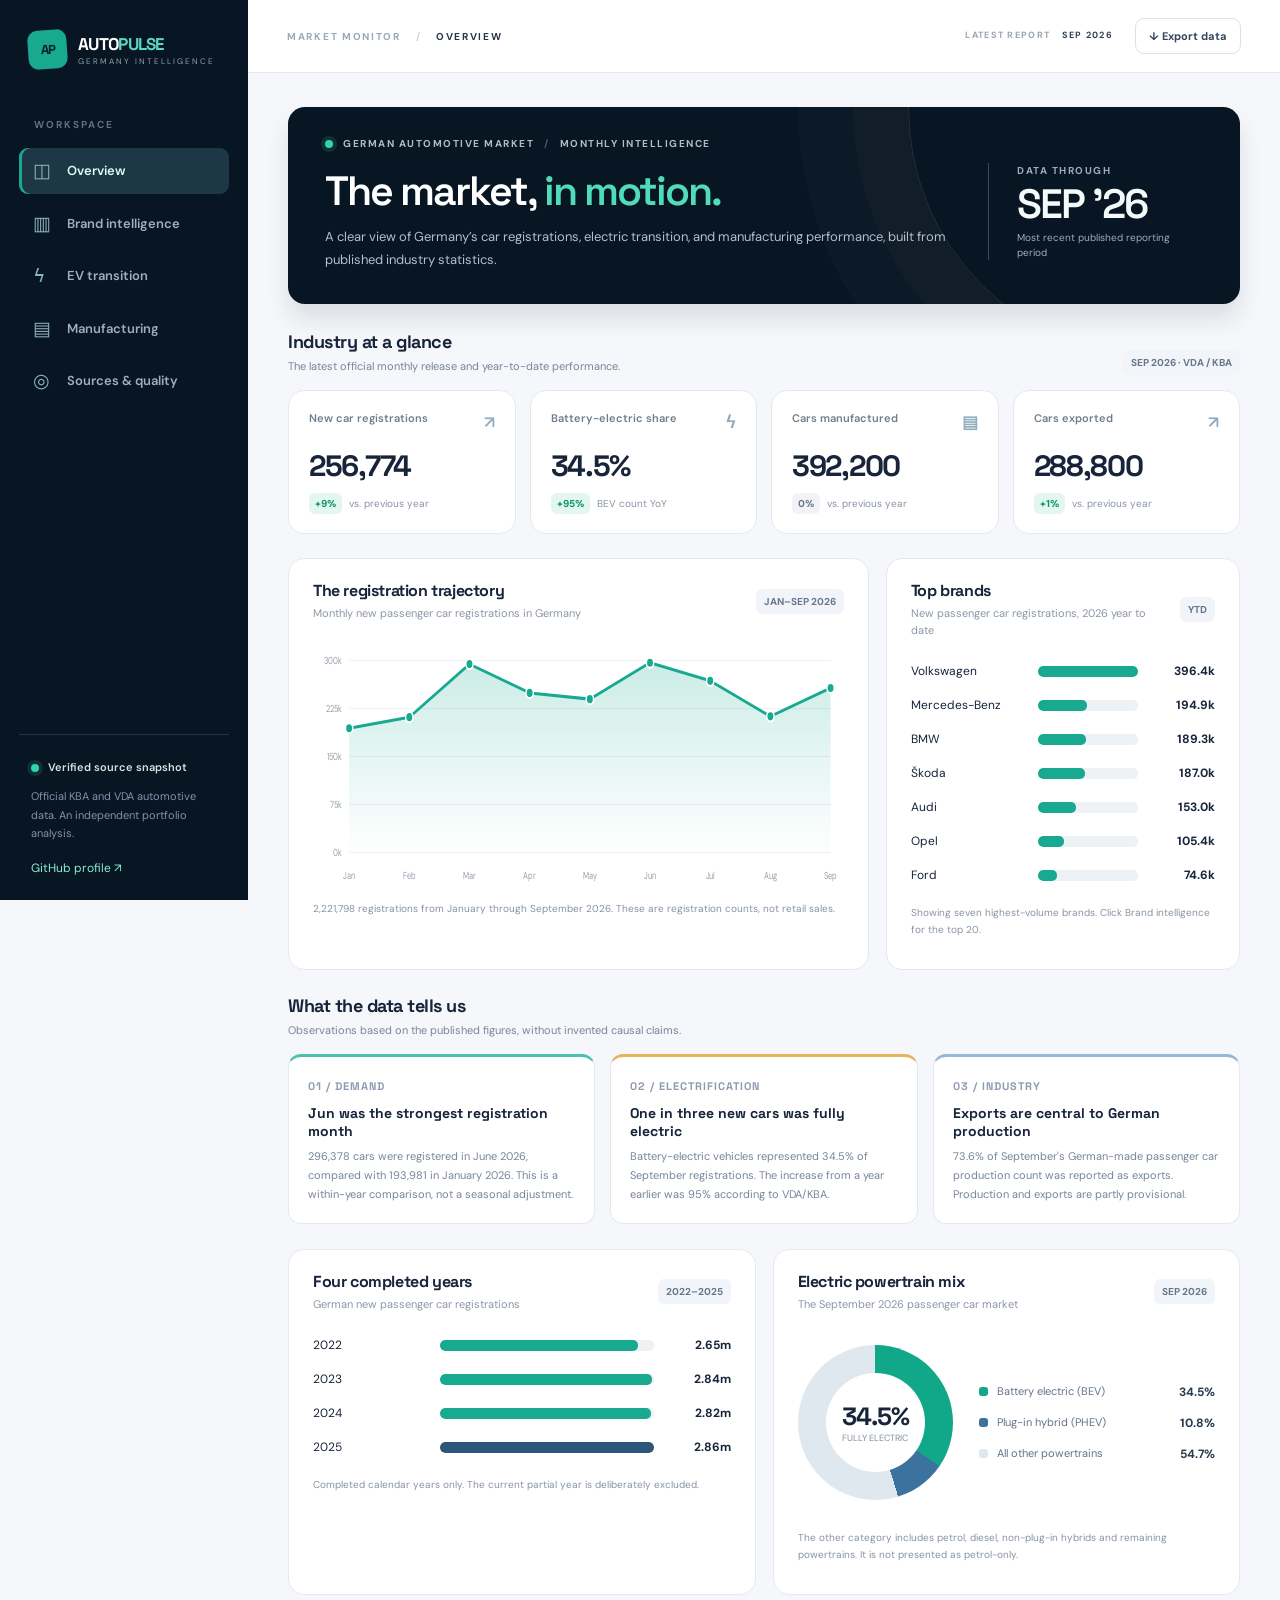
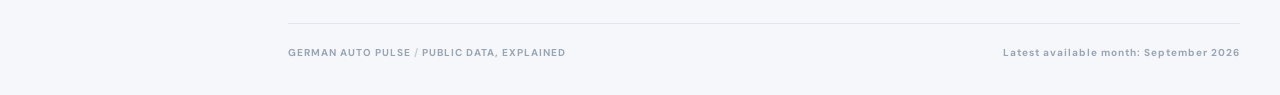
==== german-auto-pulse/web/index.html @ 51e3e0c3 "feat: add German Auto Pulse automotive analytics portfolio" ====
<!doctype html>
<html lang="en">
<head>
  <meta charset="utf-8" />
  <meta name="viewport" content="width=device-width,initial-scale=1" />
  <meta name="theme-color" content="#081523" />
  <meta name="description" content="German Auto Pulse: independent analysis of Germany's vehicle registrations, brands, electric vehicles, manufacturing and exports using KBA and VDA figures." />
  <title>German Auto Pulse | Automotive Industry Intelligence</title>
  <link rel="preconnect" href="https://fonts.googleapis.com" />
  <link rel="preconnect" href="https://fonts.gstatic.com" crossorigin />
  <link href="https://fonts.googleapis.com/css2?family=DM+Sans:wght@400;500;600;700&family=Space+Grotesk:wght@400;500;600;700&display=swap" rel="stylesheet" />
  <link rel="stylesheet" href="./style.css" />
  <script src="./app.js" defer></script>
</head>
<body>
  <div class="app-shell">
    <aside class="sidebar" aria-label="Main navigation">
      <div class="identity"><div class="brand-mark"><span>AP</span></div><div><strong>AUTO<span>PULSE</span></strong><small>GERMANY INTELLIGENCE</small></div></div>
      <div class="sidebar-group-label">WORKSPACE</div>
      <nav id="nav" class="nav">
        <button class="nav-button active" data-view="overview"><span class="nav-ico">◫</span> Overview</button>
        <button class="nav-button" data-view="brands"><span class="nav-ico">▥</span> Brand intelligence</button>
        <button class="nav-button" data-view="electric"><span class="nav-ico">ϟ</span> EV transition</button>
        <button class="nav-button" data-view="production"><span class="nav-ico">▤</span> Manufacturing</button>
        <button class="nav-button" data-view="sources"><span class="nav-ico">◎</span> Sources & quality</button>
      </nav>
      <div class="sidebar-bottom"><div class="data-indicator"><span class="status-pulse"></span> Verified source snapshot</div><p>Official KBA and VDA automotive data. An independent portfolio analysis.</p><a href="https://github.com/hjsarker" target="_blank" rel="noopener">GitHub profile ↗</a></div>
    </aside>
    <main class="main">
      <header class="topbar"><div class="breadcrumb">MARKET MONITOR <span>/</span> <b id="crumb">OVERVIEW</b></div><div class="top-actions"><span class="report-date">LATEST REPORT <b id="report-date">SEP 2026</b></span><button id="download" class="header-button">↓ Export data</button></div></header>
      <div class="content">
        <section class="hero"><div class="eyebrow"><span class="live-dot"></span> GERMAN AUTOMOTIVE MARKET <span class="tiny-separator">/</span> MONTHLY INTELLIGENCE</div><div class="hero-grid"><div><h1 id="page-title">The market, <em>in motion.</em></h1><p id="page-description">A clear view of Germany's car registrations, electric transition, and manufacturing performance, built from published industry statistics.</p></div><div class="hero-date"><span>DATA THROUGH</span><strong id="report-period">SEP '26</strong><small>Most recent published reporting period</small></div></div></section>
        <section id="view-overview" class="view active" aria-label="Overview"></section>
        <section id="view-brands" class="view" aria-label="Brand intelligence"></section>
        <section id="view-electric" class="view" aria-label="EV transition"></section>
        <section id="view-production" class="view" aria-label="Manufacturing"></section>
        <section id="view-sources" class="view" aria-label="Sources and data quality"></section>
        <footer><span>GERMAN AUTO PULSE <span class="sep">/</span> PUBLIC DATA, EXPLAINED</span><span id="footer-update">Reporting period: September 2026</span></footer>
      </div>
    </main>
  </div>
</body>
</html>
---- german-auto-pulse/web/style.css ----
:root{--navy:#081523;--ink:#17243a;--muted:#798399;--line:#e4e9f0;--canvas:#f5f7fa;--teal:#18a991;--mint:#e7faf4;--sky:#386bff;--cream:#f3eee5;--gold:#f3be68;--radius:16px}*{box-sizing:border-box}html{scroll-behavior:smooth}body{margin:0;background:var(--canvas);color:var(--ink);font:14px/1.5 'DM Sans',sans-serif}button,input,select{font:inherit}button{cursor:pointer}a{color:inherit} .app-shell{display:flex;min-height:100vh}.sidebar{width:248px;position:sticky;top:0;height:100vh;display:flex;flex-direction:column;background:var(--navy);color:#b0bbca;padding:30px 19px 22px;flex-shrink:0}.identity{display:flex;gap:11px;align-items:center;color:white;padding:0 9px 48px}.brand-mark{height:39px;width:39px;background:var(--teal);border-radius:10px;display:grid;place-items:center;color:#072329;font:700 13px 'Space Grotesk',sans-serif;letter-spacing:-1px;transform:rotate(-4deg)}.brand-mark span{transform:rotate(4deg)}.identity strong{display:block;font:700 17px 'Space Grotesk',sans-serif;letter-spacing:-.7px}.identity strong span{color:#58d7c4}.identity small{display:block;font-size:8px;letter-spacing:2px;color:#91a1b2}.sidebar-group-label{font-size:10px;font-weight:700;letter-spacing:2px;color:#607186;padding:0 15px 16px}.nav{display:flex;flex-direction:column;gap:7px}.nav-button{border:0;background:transparent;color:#9eafc0;text-align:left;border-radius:9px;padding:13px 14px;display:flex;gap:14px;align-items:center;font-weight:600;font-size:13px}.nav-button:hover{background:#14273b;color:#fff}.nav-button.active{background:#1d3746;color:#dffcf5;box-shadow:inset 3px 0 var(--teal)}.nav-ico{font-size:19px;font-weight:400;color:#8ab4b9;width:20px;line-height:1}.sidebar-bottom{margin-top:auto;border-top:1px solid #233449;padding:24px 12px 0}.sidebar-bottom p{font-size:11px;line-height:1.7;color:#8194aa}.sidebar-bottom a{display:inline-block;color:#89edd9;text-decoration:none;font-size:12px;margin-top:5px}.data-indicator{font-size:11px;color:#d2e6e3;display:flex;align-items:center;gap:9px;font-weight:600}.status-pulse,.live-dot{width:8px;height:8px;display:inline-block;border-radius:50%;background:#32d6ac;box-shadow:0 0 0 4px #32d6ac24}.main{min-width:0;flex:1}.topbar{height:73px;background:#fff;border-bottom:1px solid var(--line);display:flex;align-items:center;justify-content:space-between;padding:0 39px;gap:20px}.breadcrumb{font-size:10px;font-weight:700;letter-spacing:1.7px;color:#9ca7b8}.breadcrumb b{color:#28354b}.breadcrumb span{padding:0 11px;color:#ccd1da}.top-actions{display:flex;align-items:center;gap:22px}.report-date{font-size:9px;letter-spacing:1.3px;color:#99a4b3;font-weight:700}.report-date b{margin-left:8px;color:#2f3e54}.header-button,.button{border:1px solid #dae3ec;border-radius:9px;background:#fff;padding:9px 13px;font-weight:700;font-size:11px;color:#34465d}.header-button:hover,.button:hover{border-color:#8bbdae;background:#f0faf6}.content{max-width:1370px;margin:auto;padding:34px 40px 0}.hero{background:var(--navy);border-radius:17px;padding:29px 37px 33px;color:white;position:relative;overflow:hidden;margin-bottom:26px;box-shadow:0 15px 24px #0b20301c}.hero:after{content:'';position:absolute;width:500px;height:500px;border:1px solid #ffffff1c;border-radius:50%;right:-170px;top:-250px;box-shadow:0 0 0 55px #ffffff05,0 0 0 110px #ffffff04}.eyebrow{font-size:10px;letter-spacing:1.5px;color:#a9c1c6;font-weight:700;display:flex;align-items:center;gap:10px}.tiny-separator{opacity:.4}.hero-grid{display:flex;justify-content:space-between;gap:35px;align-items:center;position:relative;z-index:1}.hero h1{font:600 clamp(28px,3.2vw,48px)/1.17 'Space Grotesk',sans-serif;letter-spacing:-2px;margin:17px 0 10px}.hero h1 em{font-style:normal;color:#51dbbd}.hero p{max-width:630px;line-height:1.75;font-size:13px;color:#b1bfce;margin:0}.hero-date{display:flex;flex-direction:column;border-left:1px solid #3b4a59;padding-left:28px;min-width:190px}.hero-date span{font-size:10px;color:#98afc1;letter-spacing:1.5px;font-weight:700}.hero-date strong{font:600 41px 'Space Grotesk',sans-serif;letter-spacing:-2px;color:#f3faf9}.hero-date small{font-size:10px;color:#9cb0ba}.view{display:none}.view.active{display:block}.section-header{display:flex;justify-content:space-between;align-items:end;gap:12px;margin:0 0 15px}.section-title{font:700 18px 'Space Grotesk',sans-serif;letter-spacing:-.5px;margin:0}.section-subtitle{font-size:11px;color:var(--muted);margin:5px 0 0}.section-label{font-size:10px;text-transform:uppercase;letter-spacing:1.5px;font-weight:700;color:#8f99aa}.kpi-grid{display:grid;grid-template-columns:repeat(4,minmax(0,1fr));gap:14px;margin:0 0 24px}.kpi{background:#fff;border:1px solid var(--line);border-radius:var(--radius);padding:19px 20px;min-width:0;transition:transform .15s}.kpi:hover{transform:translateY(-2px)}.kpi .label{display:flex;justify-content:space-between;gap:10px;color:#6f7d8f;font-size:11px;font-weight:600}.kpi .symbol{font-size:17px;color:#91adbf}.kpi .value{margin:12px 0 8px;font:700 clamp(20px,2.3vw,30px) 'Space Grotesk',sans-serif;letter-spacing:-1.3px;white-space:nowrap}.kpi .foot{display:flex;align-items:center;gap:7px;font-size:10px;color:#8894a3}.kpi .delta{background:#e3f7ee;color:#0a9268;padding:3px 6px;border-radius:6px;font-weight:700;white-space:nowrap}.kpi .delta.neutral{background:#f1f3f7;color:#68758a}.kpi .delta.negative{background:#fff1ef;color:#c85c53}.two-column{display:grid;grid-template-columns:minmax(0,1.64fr) minmax(290px,1fr);gap:17px;margin-bottom:24px}.two-column.equal{grid-template-columns:repeat(2,minmax(0,1fr))}.panel{background:#fff;border:1px solid var(--line);border-radius:var(--radius);padding:21px 24px;min-width:0}.panel h3{font:700 16px 'Space Grotesk',sans-serif;letter-spacing:-.4px;margin:0}.panel .panel-sub{font-size:11px;color:#8b96a7;margin:4px 0 0}.panel-head{display:flex;gap:12px;align-items:center;justify-content:space-between;margin-bottom:14px}.tag{background:#f1f5f9;color:#66778b;font-size:10px;font-weight:700;padding:5px 8px;border-radius:6px;white-space:nowrap}.chart-frame{height:254px;position:relative}.chart-frame svg{display:block;width:100%;height:100%;overflow:visible}.axis-label{font:10px 'DM Sans',sans-serif;fill:#94a0ad}.gridline{stroke:#edf0f4;stroke-width:1}.plot-line{fill:none;stroke:var(--teal);stroke-width:3;stroke-linecap:round;stroke-linejoin:round}.plot-area{fill:url(#areaFade)}.point{fill:var(--teal);stroke:white;stroke-width:2}.bar-bg{fill:#f0f3f7}.bar-filled{fill:#18a991}.bar-highlight{fill:#1f4371}.caption{font-size:10px;color:#8793a2;line-height:1.7;margin-top:10px}.donut-section{display:flex;align-items:center;gap:26px;padding:19px 0}.donut{height:155px;width:155px;flex-shrink:0;border-radius:100%;position:relative;display:grid;place-items:center}.donut:after{content:'';background:#fff;position:absolute;inset:28px;border-radius:100%}.donut-center{z-index:1;text-align:center}.donut-center b{font:700 25px 'Space Grotesk',sans-serif;letter-spacing:-1px}.donut-center small{display:block;color:#81909c;font-size:9px}.legend{display:flex;flex-direction:column;gap:13px;flex:1}.legend-row{display:grid;grid-template-columns:9px 1fr auto;gap:9px;align-items:center;font-size:11px;color:#647387}.legend-row b{color:#263b50;font-size:12px}.legend-dot{height:9px;width:9px;border-radius:3px}.insight-grid{display:grid;grid-template-columns:repeat(3,minmax(0,1fr));gap:15px;margin-bottom:25px}.insight{border:1px solid var(--line);background:white;border-radius:13px;padding:18px 19px;border-top:3px solid #4ebfae}.insight:nth-child(2){border-top-color:#e6b461}.insight:nth-child(3){border-top-color:#9ab6d5}.insight .insight-num{font:700 11px 'Space Grotesk',sans-serif;color:#8e9bb0;letter-spacing:1px}.insight strong{font:700 14px 'Space Grotesk',sans-serif;display:block;margin:8px 0 7px}.insight p{font-size:11px;line-height:1.75;color:#77849a;margin:0}.table-wrapper{overflow-x:auto}.data-table{width:100%;border-collapse:collapse;text-align:left;white-space:nowrap}.data-table th{font-size:10px;text-transform:uppercase;letter-spacing:1px;color:#8b97a8;font-weight:700;padding:12px;border-bottom:1px solid var(--line)}.data-table td{padding:12px;border-bottom:1px solid #edf1f5;font-size:12px}.data-table tr:last-child td{border-bottom:0}.data-table tbody tr:hover{background:#f7fafb}.rank{color:#9aa7b7;font-weight:700;font-size:11px}.brand-name{font-weight:700;color:#283c52}.share-track{width:100%;height:7px;border-radius:9px;background:#edf1f5;overflow:hidden;min-width:70px}.share-fill{height:100%;background:var(--teal);border-radius:9px}.filters{display:flex;flex-wrap:wrap;align-items:center;gap:9px}.filter-button{border:1px solid #dae3eb;color:#596c81;background:white;border-radius:8px;padding:7px 11px;font-size:11px;font-weight:700}.filter-button.active{border-color:#b0e4d3;color:#0b8f75;background:#e9faf5}.search{border:1px solid #d9e2ec;border-radius:8px;padding:9px 13px;min-width:210px;outline-color:var(--teal);background:#fff}.subtle-banner{background:#e8f4ef;border:1px solid #cfebdf;color:#426b5b;border-radius:11px;padding:13px 16px;font-size:11px;line-height:1.6;margin-bottom:18px}.notice{background:#fff9ec;border:1px solid #f5e3b9;border-radius:11px;padding:13px 16px;color:#7c6536;font-size:11px;line-height:1.7}.simple-metrics{display:grid;grid-template-columns:repeat(3,1fr);gap:12px;margin:15px 0}.simple-metrics div{padding:15px;border-radius:10px;background:#f7fafc}.simple-metrics span{display:block;font-size:10px;color:#8995a6}.simple-metrics strong{display:block;font:700 24px 'Space Grotesk',sans-serif;margin-top:6px}.bar-list{display:flex;flex-direction:column;gap:16px;padding:10px 0}.bar-list-row{display:grid;grid-template-columns:115px minmax(0,1fr) 65px;align-items:center;gap:12px;font-size:12px}.bar-list-row b{text-align:right}.bar-bg-track{height:11px;background:#eef2f5;border-radius:5px;overflow:hidden}.bar-bg-track span{display:block;height:100%;background:var(--teal);border-radius:5px}.source-list{display:flex;flex-direction:column;gap:12px}.source-item{padding:15px 0;border-bottom:1px solid var(--line)}.source-item:last-child{border-bottom:0}.source-item a{color:#167c77;font-weight:700;font-size:12px;text-decoration:none}.source-item p{color:#8b95a6;font-size:11px;margin:6px 0 0}.status-list{display:flex;flex-direction:column;gap:12px}.status-row{display:flex;align-items:center;justify-content:space-between;border-bottom:1px solid #eef2f6;padding:12px 0;gap:12px;font-size:12px}.status-row:last-child{border:0}.status-good{color:#078f70;font-weight:700}.status-pending{color:#9b6b21;font-weight:700}footer{border-top:1px solid #e1e7ed;margin-top:28px;padding:21px 0 35px;display:flex;justify-content:space-between;gap:15px;color:#9aa5b4;font-size:10px;letter-spacing:1px;font-weight:700}.sep{color:#c2ccd7}.sr-only{position:absolute;width:1px;height:1px;overflow:hidden;clip:rect(0,0,0,0)}@media(max-width:1160px){.sidebar{width:215px}.content{padding:24px 23px 0}.topbar{padding:0 23px}.kpi-grid{grid-template-columns:repeat(2,minmax(0,1fr))}.two-column{grid-template-columns:1fr}.donut-section{justify-content:center}}@media(max-width:760px){.app-shell{display:block}.sidebar{width:100%;height:auto;position:relative;padding:15px 17px}.identity{padding:0 0 16px}.sidebar-group-label,.sidebar-bottom{display:none}.nav{flex-direction:row;overflow:auto;padding:0 0 4px;gap:4px}.nav-button{white-space:nowrap;padding:10px;font-size:11px}.nav-ico{display:none}.topbar{height:56px;padding:0 16px}.report-date{display:none}.content{padding:16px 12px 0}.hero{padding:22px}.hero-grid{flex-direction:column;align-items:flex-start;gap:19px}.hero-date{border-left:0;border-top:1px solid #3b4a59;padding:13px 0 0;width:100%}.hero-date strong{font-size:30px}.hero h1{letter-spacing:-1px}.kpi-grid{gap:9px}.kpi{padding:15px 12px}.kpi .value{font-size:23px}.kpi .label{font-size:10px}.insight-grid{grid-template-columns:1fr;gap:10px}.panel{padding:17px 14px}.two-column.equal{grid-template-columns:1fr}.donut-section{flex-wrap:wrap}.simple-metrics{grid-template-columns:1fr}.section-header{align-items:start;flex-direction:column}footer{flex-direction:column}}
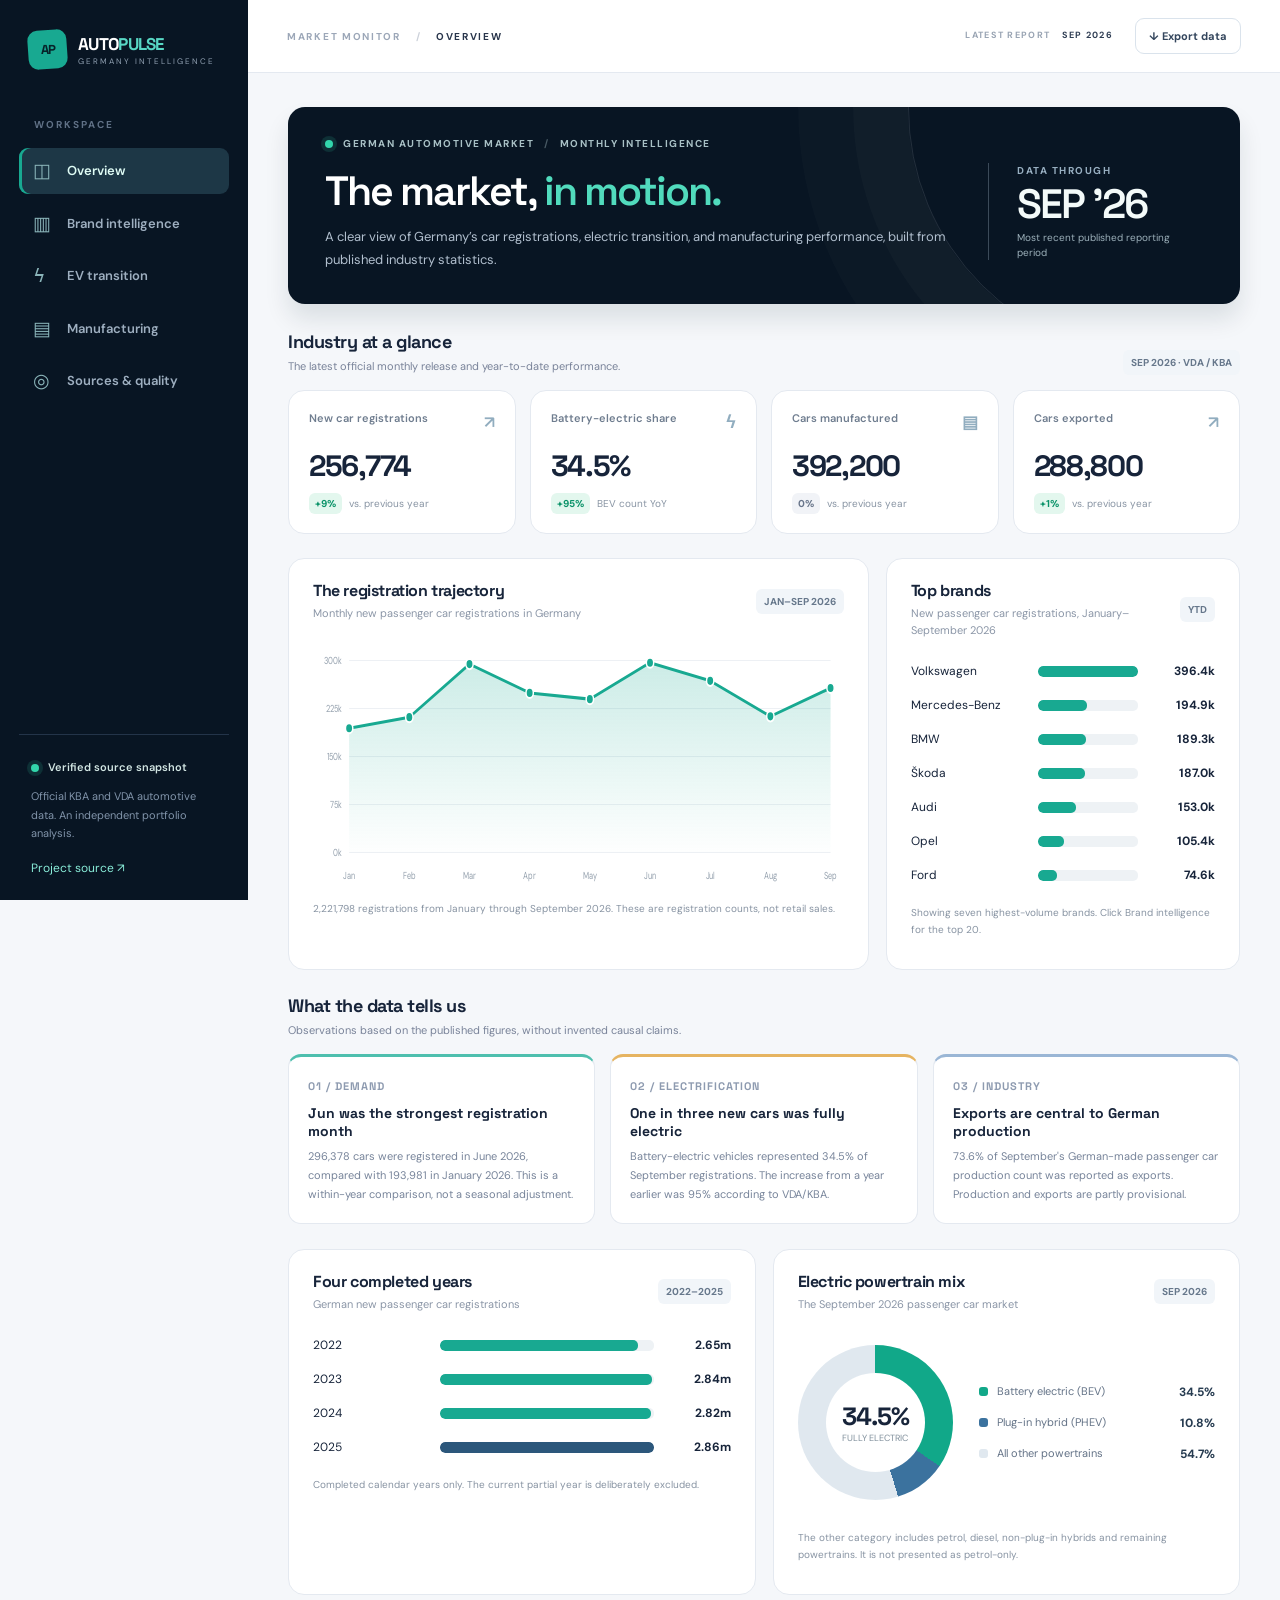
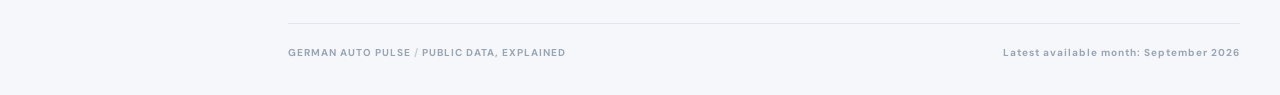
==== commit a902b83c: "fix: accurately scope brand snapshots and link live dashboard" ====
--- a/german-auto-pulse/web/index.html
+++ b/german-auto-pulse/web/index.html
@@ -24,7 +24,7 @@
         <button class="nav-button" data-view="production"><span class="nav-ico">▤</span> Manufacturing</button>
         <button class="nav-button" data-view="sources"><span class="nav-ico">◎</span> Sources & quality</button>
       </nav>
-      <div class="sidebar-bottom"><div class="data-indicator"><span class="status-pulse"></span> Verified source snapshot</div><p>Official KBA and VDA automotive data. An independent portfolio analysis.</p><a href="https://github.com/hjsarker" target="_blank" rel="noopener">GitHub profile ↗</a></div>
+      <div class="sidebar-bottom"><div class="data-indicator"><span class="status-pulse"></span> Verified source snapshot</div><p>Official KBA and VDA automotive data. An independent portfolio analysis.</p><a href="https://github.com/hjsarker/collective-ai-tools/tree/main/german-auto-pulse" target="_blank" rel="noopener">Project source ↗</a></div>
     </aside>
     <main class="main">
       <header class="topbar"><div class="breadcrumb">MARKET MONITOR <span>/</span> <b id="crumb">OVERVIEW</b></div><div class="top-actions"><span class="report-date">LATEST REPORT <b id="report-date">SEP 2026</b></span><button id="download" class="header-button">↓ Export data</button></div></header>
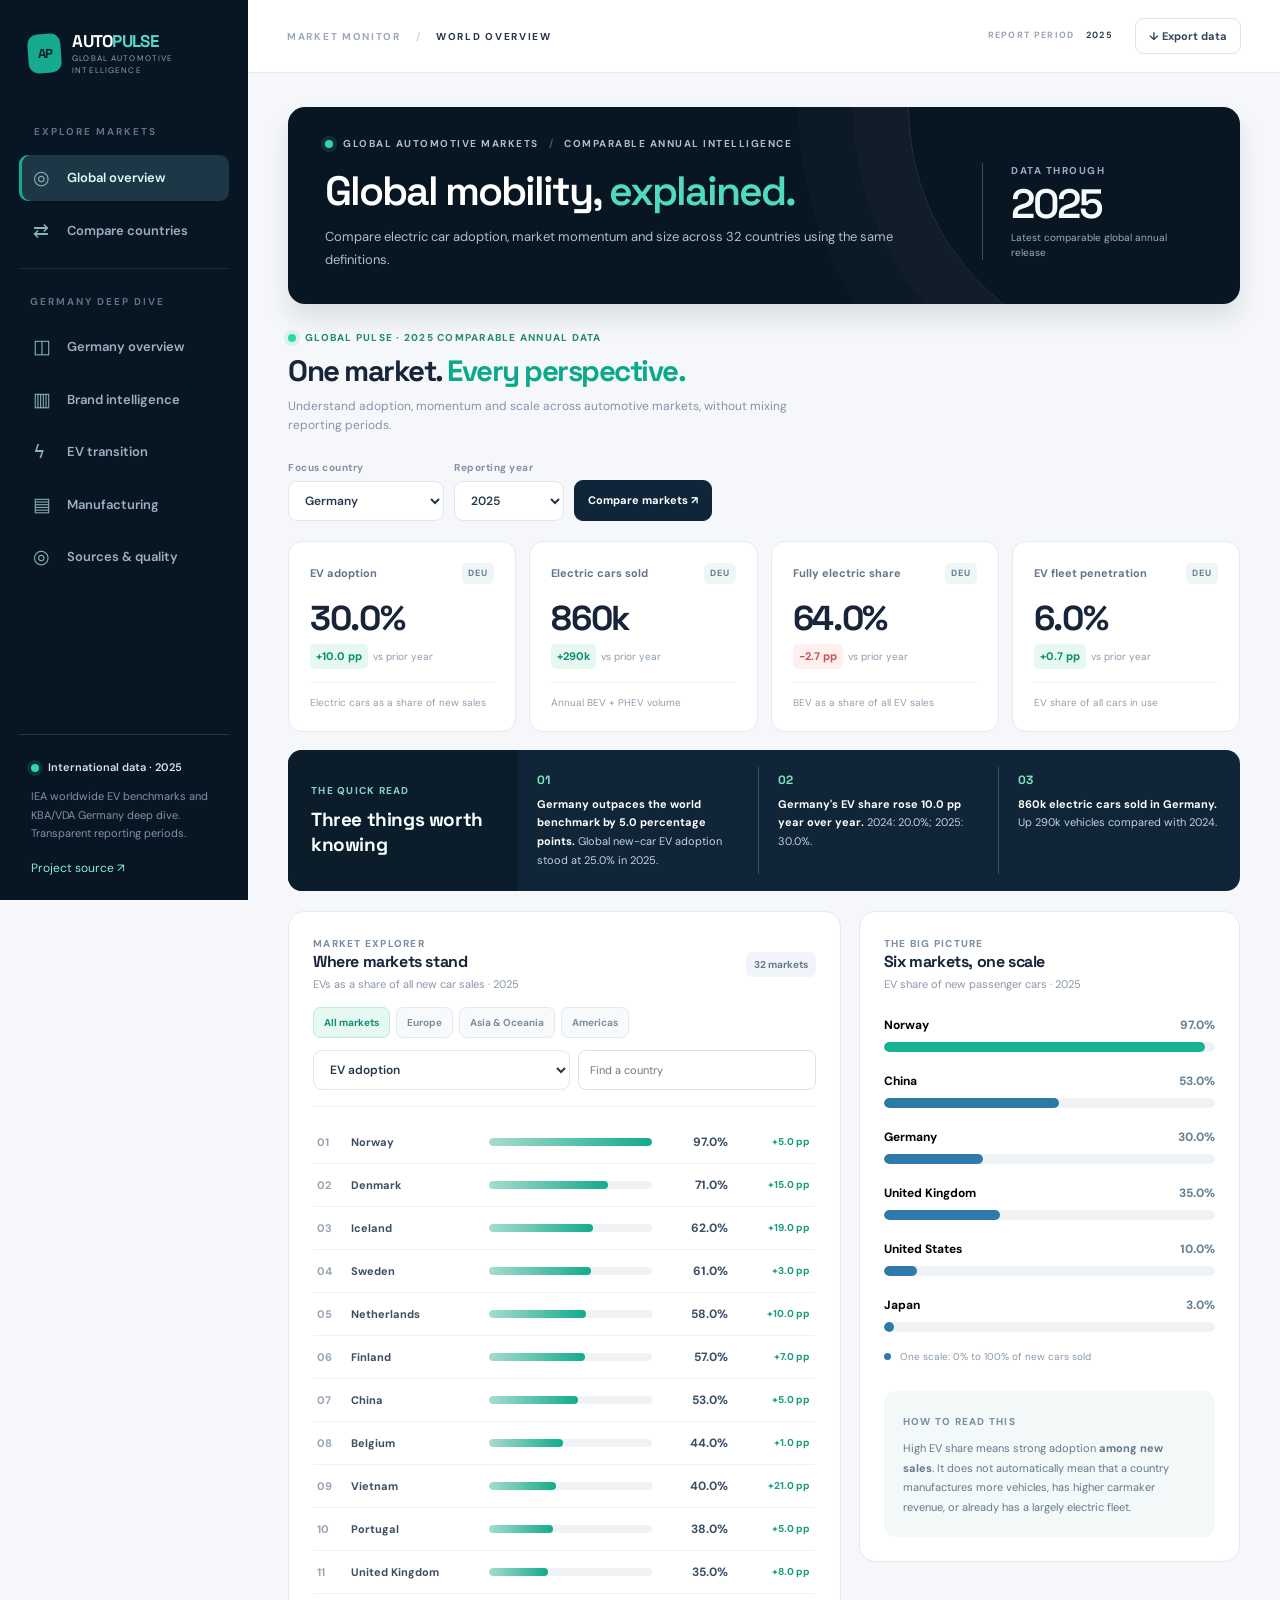
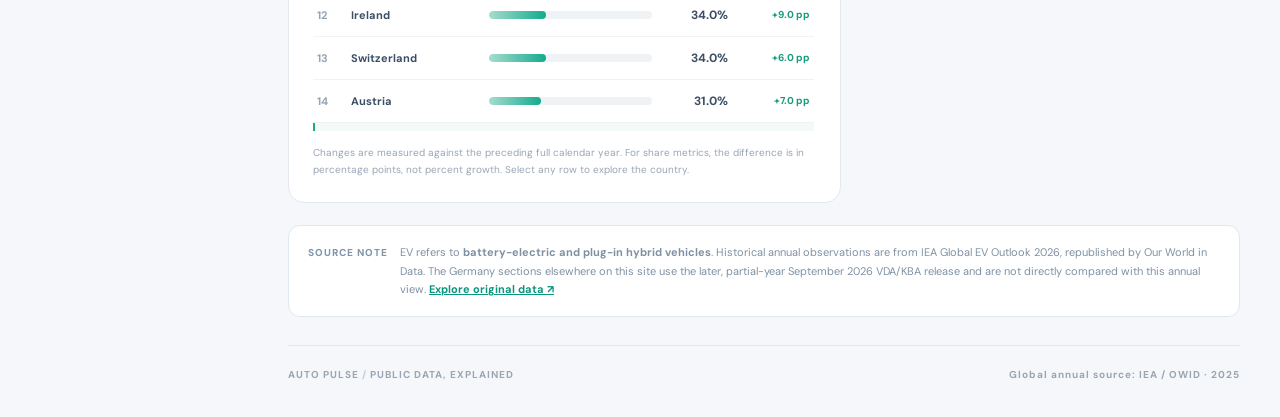
==== commit 3718dae9: "feat: expand Auto Pulse to global EV market intelligence" ====
--- a/german-auto-pulse/web/index.html
+++ b/german-auto-pulse/web/index.html
@@ -4,38 +4,44 @@
   <meta charset="utf-8" />
   <meta name="viewport" content="width=device-width,initial-scale=1" />
   <meta name="theme-color" content="#081523" />
-  <meta name="description" content="German Auto Pulse: independent analysis of Germany's vehicle registrations, brands, electric vehicles, manufacturing and exports using KBA and VDA figures." />
-  <title>German Auto Pulse | Automotive Industry Intelligence</title>
+  <meta name="description" content="Auto Pulse: compare global electric vehicle adoption, market growth and manufacturing. Independent IEA and KBA/VDA data analysis." />
+  <title>Auto Pulse | Global Automotive Intelligence</title>
   <link rel="preconnect" href="https://fonts.googleapis.com" />
   <link rel="preconnect" href="https://fonts.gstatic.com" crossorigin />
   <link href="https://fonts.googleapis.com/css2?family=DM+Sans:wght@400;500;600;700&family=Space+Grotesk:wght@400;500;600;700&display=swap" rel="stylesheet" />
   <link rel="stylesheet" href="./style.css" />
+  <script src="./global.js" defer></script>
   <script src="./app.js" defer></script>
 </head>
 <body>
   <div class="app-shell">
     <aside class="sidebar" aria-label="Main navigation">
-      <div class="identity"><div class="brand-mark"><span>AP</span></div><div><strong>AUTO<span>PULSE</span></strong><small>GERMANY INTELLIGENCE</small></div></div>
-      <div class="sidebar-group-label">WORKSPACE</div>
+      <div class="identity"><div class="brand-mark"><span>AP</span></div><div><strong>AUTO<span>PULSE</span></strong><small>GLOBAL AUTOMOTIVE INTELLIGENCE</small></div></div>
+      <div class="sidebar-group-label">EXPLORE MARKETS</div>
       <nav id="nav" class="nav">
-        <button class="nav-button active" data-view="overview"><span class="nav-ico">◫</span> Overview</button>
+        <button class="nav-button active" data-view="global"><span class="nav-ico">◎</span> Global overview</button>
+        <button class="nav-button" data-view="compare"><span class="nav-ico">⇄</span> Compare countries</button>
+        <div class="sidebar-group-label section-divider">GERMANY DEEP DIVE</div>
+        <button class="nav-button" data-view="overview"><span class="nav-ico">◫</span> Germany overview</button>
         <button class="nav-button" data-view="brands"><span class="nav-ico">▥</span> Brand intelligence</button>
         <button class="nav-button" data-view="electric"><span class="nav-ico">ϟ</span> EV transition</button>
         <button class="nav-button" data-view="production"><span class="nav-ico">▤</span> Manufacturing</button>
         <button class="nav-button" data-view="sources"><span class="nav-ico">◎</span> Sources & quality</button>
       </nav>
-      <div class="sidebar-bottom"><div class="data-indicator"><span class="status-pulse"></span> Verified source snapshot</div><p>Official KBA and VDA automotive data. An independent portfolio analysis.</p><a href="https://github.com/hjsarker/collective-ai-tools/tree/main/german-auto-pulse" target="_blank" rel="noopener">Project source ↗</a></div>
+      <div class="sidebar-bottom"><div class="data-indicator"><span class="status-pulse"></span> International data · 2025</div><p>IEA worldwide EV benchmarks and KBA/VDA Germany deep dive. Transparent reporting periods.</p><a href="https://github.com/hjsarker/collective-ai-tools/tree/main/german-auto-pulse" target="_blank" rel="noopener">Project source ↗</a></div>
     </aside>
     <main class="main">
-      <header class="topbar"><div class="breadcrumb">MARKET MONITOR <span>/</span> <b id="crumb">OVERVIEW</b></div><div class="top-actions"><span class="report-date">LATEST REPORT <b id="report-date">SEP 2026</b></span><button id="download" class="header-button">↓ Export data</button></div></header>
+      <header class="topbar"><div class="breadcrumb">MARKET MONITOR <span>/</span> <b id="crumb">OVERVIEW</b></div><div class="top-actions"><span class="report-date">REPORT PERIOD <b id="report-date">2025</b></span><button id="download" class="header-button">↓ Export data</button></div></header>
       <div class="content">
-        <section class="hero"><div class="eyebrow"><span class="live-dot"></span> GERMAN AUTOMOTIVE MARKET <span class="tiny-separator">/</span> MONTHLY INTELLIGENCE</div><div class="hero-grid"><div><h1 id="page-title">The market, <em>in motion.</em></h1><p id="page-description">A clear view of Germany's car registrations, electric transition, and manufacturing performance, built from published industry statistics.</p></div><div class="hero-date"><span>DATA THROUGH</span><strong id="report-period">SEP '26</strong><small>Most recent published reporting period</small></div></div></section>
+        <section class="hero"><div class="eyebrow"><span class="live-dot"></span> GLOBAL AUTOMOTIVE MARKETS <span class="tiny-separator">/</span> COMPARABLE ANNUAL INTELLIGENCE</div><div class="hero-grid"><div><h1 id="page-title">Global mobility, <em>explained.</em></h1><p id="page-description">One dashboard to understand electric car adoption, market momentum and the differences between countries.</p></div><div class="hero-date"><span>DATA THROUGH</span><strong id="report-period">2025</strong><small>Latest comparable global annual release</small></div></div></section>
+        <section id="view-global" class="view active" aria-label="Global overview"></section>
+        <section id="view-compare" class="view" aria-label="Country comparison"></section>
         <section id="view-overview" class="view active" aria-label="Overview"></section>
         <section id="view-brands" class="view" aria-label="Brand intelligence"></section>
         <section id="view-electric" class="view" aria-label="EV transition"></section>
         <section id="view-production" class="view" aria-label="Manufacturing"></section>
         <section id="view-sources" class="view" aria-label="Sources and data quality"></section>
-        <footer><span>GERMAN AUTO PULSE <span class="sep">/</span> PUBLIC DATA, EXPLAINED</span><span id="footer-update">Reporting period: September 2026</span></footer>
+        <footer><span>AUTO PULSE <span class="sep">/</span> PUBLIC DATA, EXPLAINED</span><span id="footer-update">International annual data through 2025</span></footer>
       </div>
     </main>
   </div>
--- a/german-auto-pulse/web/style.css
+++ b/german-auto-pulse/web/style.css
@@ -1 +1,15 @@
 :root{--navy:#081523;--ink:#17243a;--muted:#798399;--line:#e4e9f0;--canvas:#f5f7fa;--teal:#18a991;--mint:#e7faf4;--sky:#386bff;--cream:#f3eee5;--gold:#f3be68;--radius:16px}*{box-sizing:border-box}html{scroll-behavior:smooth}body{margin:0;background:var(--canvas);color:var(--ink);font:14px/1.5 'DM Sans',sans-serif}button,input,select{font:inherit}button{cursor:pointer}a{color:inherit} .app-shell{display:flex;min-height:100vh}.sidebar{width:248px;position:sticky;top:0;height:100vh;display:flex;flex-direction:column;background:var(--navy);color:#b0bbca;padding:30px 19px 22px;flex-shrink:0}.identity{display:flex;gap:11px;align-items:center;color:white;padding:0 9px 48px}.brand-mark{height:39px;width:39px;background:var(--teal);border-radius:10px;display:grid;place-items:center;color:#072329;font:700 13px 'Space Grotesk',sans-serif;letter-spacing:-1px;transform:rotate(-4deg)}.brand-mark span{transform:rotate(4deg)}.identity strong{display:block;font:700 17px 'Space Grotesk',sans-serif;letter-spacing:-.7px}.identity strong span{color:#58d7c4}.identity small{display:block;font-size:8px;letter-spacing:2px;color:#91a1b2}.sidebar-group-label{font-size:10px;font-weight:700;letter-spacing:2px;color:#607186;padding:0 15px 16px}.nav{display:flex;flex-direction:column;gap:7px}.nav-button{border:0;background:transparent;color:#9eafc0;text-align:left;border-radius:9px;padding:13px 14px;display:flex;gap:14px;align-items:center;font-weight:600;font-size:13px}.nav-button:hover{background:#14273b;color:#fff}.nav-button.active{background:#1d3746;color:#dffcf5;box-shadow:inset 3px 0 var(--teal)}.nav-ico{font-size:19px;font-weight:400;color:#8ab4b9;width:20px;line-height:1}.sidebar-bottom{margin-top:auto;border-top:1px solid #233449;padding:24px 12px 0}.sidebar-bottom p{font-size:11px;line-height:1.7;color:#8194aa}.sidebar-bottom a{display:inline-block;color:#89edd9;text-decoration:none;font-size:12px;margin-top:5px}.data-indicator{font-size:11px;color:#d2e6e3;display:flex;align-items:center;gap:9px;font-weight:600}.status-pulse,.live-dot{width:8px;height:8px;display:inline-block;border-radius:50%;background:#32d6ac;box-shadow:0 0 0 4px #32d6ac24}.main{min-width:0;flex:1}.topbar{height:73px;background:#fff;border-bottom:1px solid var(--line);display:flex;align-items:center;justify-content:space-between;padding:0 39px;gap:20px}.breadcrumb{font-size:10px;font-weight:700;letter-spacing:1.7px;color:#9ca7b8}.breadcrumb b{color:#28354b}.breadcrumb span{padding:0 11px;color:#ccd1da}.top-actions{display:flex;align-items:center;gap:22px}.report-date{font-size:9px;letter-spacing:1.3px;color:#99a4b3;font-weight:700}.report-date b{margin-left:8px;color:#2f3e54}.header-button,.button{border:1px solid #dae3ec;border-radius:9px;background:#fff;padding:9px 13px;font-weight:700;font-size:11px;color:#34465d}.header-button:hover,.button:hover{border-color:#8bbdae;background:#f0faf6}.content{max-width:1370px;margin:auto;padding:34px 40px 0}.hero{background:var(--navy);border-radius:17px;padding:29px 37px 33px;color:white;position:relative;overflow:hidden;margin-bottom:26px;box-shadow:0 15px 24px #0b20301c}.hero:after{content:'';position:absolute;width:500px;height:500px;border:1px solid #ffffff1c;border-radius:50%;right:-170px;top:-250px;box-shadow:0 0 0 55px #ffffff05,0 0 0 110px #ffffff04}.eyebrow{font-size:10px;letter-spacing:1.5px;color:#a9c1c6;font-weight:700;display:flex;align-items:center;gap:10px}.tiny-separator{opacity:.4}.hero-grid{display:flex;justify-content:space-between;gap:35px;align-items:center;position:relative;z-index:1}.hero h1{font:600 clamp(28px,3.2vw,48px)/1.17 'Space Grotesk',sans-serif;letter-spacing:-2px;margin:17px 0 10px}.hero h1 em{font-style:normal;color:#51dbbd}.hero p{max-width:630px;line-height:1.75;font-size:13px;color:#b1bfce;margin:0}.hero-date{display:flex;flex-direction:column;border-left:1px solid #3b4a59;padding-left:28px;min-width:190px}.hero-date span{font-size:10px;color:#98afc1;letter-spacing:1.5px;font-weight:700}.hero-date strong{font:600 41px 'Space Grotesk',sans-serif;letter-spacing:-2px;color:#f3faf9}.hero-date small{font-size:10px;color:#9cb0ba}.view{display:none}.view.active{display:block}.section-header{display:flex;justify-content:space-between;align-items:end;gap:12px;margin:0 0 15px}.section-title{font:700 18px 'Space Grotesk',sans-serif;letter-spacing:-.5px;margin:0}.section-subtitle{font-size:11px;color:var(--muted);margin:5px 0 0}.section-label{font-size:10px;text-transform:uppercase;letter-spacing:1.5px;font-weight:700;color:#8f99aa}.kpi-grid{display:grid;grid-template-columns:repeat(4,minmax(0,1fr));gap:14px;margin:0 0 24px}.kpi{background:#fff;border:1px solid var(--line);border-radius:var(--radius);padding:19px 20px;min-width:0;transition:transform .15s}.kpi:hover{transform:translateY(-2px)}.kpi .label{display:flex;justify-content:space-between;gap:10px;color:#6f7d8f;font-size:11px;font-weight:600}.kpi .symbol{font-size:17px;color:#91adbf}.kpi .value{margin:12px 0 8px;font:700 clamp(20px,2.3vw,30px) 'Space Grotesk',sans-serif;letter-spacing:-1.3px;white-space:nowrap}.kpi .foot{display:flex;align-items:center;gap:7px;font-size:10px;color:#8894a3}.kpi .delta{background:#e3f7ee;color:#0a9268;padding:3px 6px;border-radius:6px;font-weight:700;white-space:nowrap}.kpi .delta.neutral{background:#f1f3f7;color:#68758a}.kpi .delta.negative{background:#fff1ef;color:#c85c53}.two-column{display:grid;grid-template-columns:minmax(0,1.64fr) minmax(290px,1fr);gap:17px;margin-bottom:24px}.two-column.equal{grid-template-columns:repeat(2,minmax(0,1fr))}.panel{background:#fff;border:1px solid var(--line);border-radius:var(--radius);padding:21px 24px;min-width:0}.panel h3{font:700 16px 'Space Grotesk',sans-serif;letter-spacing:-.4px;margin:0}.panel .panel-sub{font-size:11px;color:#8b96a7;margin:4px 0 0}.panel-head{display:flex;gap:12px;align-items:center;justify-content:space-between;margin-bottom:14px}.tag{background:#f1f5f9;color:#66778b;font-size:10px;font-weight:700;padding:5px 8px;border-radius:6px;white-space:nowrap}.chart-frame{height:254px;position:relative}.chart-frame svg{display:block;width:100%;height:100%;overflow:visible}.axis-label{font:10px 'DM Sans',sans-serif;fill:#94a0ad}.gridline{stroke:#edf0f4;stroke-width:1}.plot-line{fill:none;stroke:var(--teal);stroke-width:3;stroke-linecap:round;stroke-linejoin:round}.plot-area{fill:url(#areaFade)}.point{fill:var(--teal);stroke:white;stroke-width:2}.bar-bg{fill:#f0f3f7}.bar-filled{fill:#18a991}.bar-highlight{fill:#1f4371}.caption{font-size:10px;color:#8793a2;line-height:1.7;margin-top:10px}.donut-section{display:flex;align-items:center;gap:26px;padding:19px 0}.donut{height:155px;width:155px;flex-shrink:0;border-radius:100%;position:relative;display:grid;place-items:center}.donut:after{content:'';background:#fff;position:absolute;inset:28px;border-radius:100%}.donut-center{z-index:1;text-align:center}.donut-center b{font:700 25px 'Space Grotesk',sans-serif;letter-spacing:-1px}.donut-center small{display:block;color:#81909c;font-size:9px}.legend{display:flex;flex-direction:column;gap:13px;flex:1}.legend-row{display:grid;grid-template-columns:9px 1fr auto;gap:9px;align-items:center;font-size:11px;color:#647387}.legend-row b{color:#263b50;font-size:12px}.legend-dot{height:9px;width:9px;border-radius:3px}.insight-grid{display:grid;grid-template-columns:repeat(3,minmax(0,1fr));gap:15px;margin-bottom:25px}.insight{border:1px solid var(--line);background:white;border-radius:13px;padding:18px 19px;border-top:3px solid #4ebfae}.insight:nth-child(2){border-top-color:#e6b461}.insight:nth-child(3){border-top-color:#9ab6d5}.insight .insight-num{font:700 11px 'Space Grotesk',sans-serif;color:#8e9bb0;letter-spacing:1px}.insight strong{font:700 14px 'Space Grotesk',sans-serif;display:block;margin:8px 0 7px}.insight p{font-size:11px;line-height:1.75;color:#77849a;margin:0}.table-wrapper{overflow-x:auto}.data-table{width:100%;border-collapse:collapse;text-align:left;white-space:nowrap}.data-table th{font-size:10px;text-transform:uppercase;letter-spacing:1px;color:#8b97a8;font-weight:700;padding:12px;border-bottom:1px solid var(--line)}.data-table td{padding:12px;border-bottom:1px solid #edf1f5;font-size:12px}.data-table tr:last-child td{border-bottom:0}.data-table tbody tr:hover{background:#f7fafb}.rank{color:#9aa7b7;font-weight:700;font-size:11px}.brand-name{font-weight:700;color:#283c52}.share-track{width:100%;height:7px;border-radius:9px;background:#edf1f5;overflow:hidden;min-width:70px}.share-fill{height:100%;background:var(--teal);border-radius:9px}.filters{display:flex;flex-wrap:wrap;align-items:center;gap:9px}.filter-button{border:1px solid #dae3eb;color:#596c81;background:white;border-radius:8px;padding:7px 11px;font-size:11px;font-weight:700}.filter-button.active{border-color:#b0e4d3;color:#0b8f75;background:#e9faf5}.search{border:1px solid #d9e2ec;border-radius:8px;padding:9px 13px;min-width:210px;outline-color:var(--teal);background:#fff}.subtle-banner{background:#e8f4ef;border:1px solid #cfebdf;color:#426b5b;border-radius:11px;padding:13px 16px;font-size:11px;line-height:1.6;margin-bottom:18px}.notice{background:#fff9ec;border:1px solid #f5e3b9;border-radius:11px;padding:13px 16px;color:#7c6536;font-size:11px;line-height:1.7}.simple-metrics{display:grid;grid-template-columns:repeat(3,1fr);gap:12px;margin:15px 0}.simple-metrics div{padding:15px;border-radius:10px;background:#f7fafc}.simple-metrics span{display:block;font-size:10px;color:#8995a6}.simple-metrics strong{display:block;font:700 24px 'Space Grotesk',sans-serif;margin-top:6px}.bar-list{display:flex;flex-direction:column;gap:16px;padding:10px 0}.bar-list-row{display:grid;grid-template-columns:115px minmax(0,1fr) 65px;align-items:center;gap:12px;font-size:12px}.bar-list-row b{text-align:right}.bar-bg-track{height:11px;background:#eef2f5;border-radius:5px;overflow:hidden}.bar-bg-track span{display:block;height:100%;background:var(--teal);border-radius:5px}.source-list{display:flex;flex-direction:column;gap:12px}.source-item{padding:15px 0;border-bottom:1px solid var(--line)}.source-item:last-child{border-bottom:0}.source-item a{color:#167c77;font-weight:700;font-size:12px;text-decoration:none}.source-item p{color:#8b95a6;font-size:11px;margin:6px 0 0}.status-list{display:flex;flex-direction:column;gap:12px}.status-row{display:flex;align-items:center;justify-content:space-between;border-bottom:1px solid #eef2f6;padding:12px 0;gap:12px;font-size:12px}.status-row:last-child{border:0}.status-good{color:#078f70;font-weight:700}.status-pending{color:#9b6b21;font-weight:700}footer{border-top:1px solid #e1e7ed;margin-top:28px;padding:21px 0 35px;display:flex;justify-content:space-between;gap:15px;color:#9aa5b4;font-size:10px;letter-spacing:1px;font-weight:700}.sep{color:#c2ccd7}.sr-only{position:absolute;width:1px;height:1px;overflow:hidden;clip:rect(0,0,0,0)}@media(max-width:1160px){.sidebar{width:215px}.content{padding:24px 23px 0}.topbar{padding:0 23px}.kpi-grid{grid-template-columns:repeat(2,minmax(0,1fr))}.two-column{grid-template-columns:1fr}.donut-section{justify-content:center}}@media(max-width:760px){.app-shell{display:block}.sidebar{width:100%;height:auto;position:relative;padding:15px 17px}.identity{padding:0 0 16px}.sidebar-group-label,.sidebar-bottom{display:none}.nav{flex-direction:row;overflow:auto;padding:0 0 4px;gap:4px}.nav-button{white-space:nowrap;padding:10px;font-size:11px}.nav-ico{display:none}.topbar{height:56px;padding:0 16px}.report-date{display:none}.content{padding:16px 12px 0}.hero{padding:22px}.hero-grid{flex-direction:column;align-items:flex-start;gap:19px}.hero-date{border-left:0;border-top:1px solid #3b4a59;padding:13px 0 0;width:100%}.hero-date strong{font-size:30px}.hero h1{letter-spacing:-1px}.kpi-grid{gap:9px}.kpi{padding:15px 12px}.kpi .value{font-size:23px}.kpi .label{font-size:10px}.insight-grid{grid-template-columns:1fr;gap:10px}.panel{padding:17px 14px}.two-column.equal{grid-template-columns:1fr}.donut-section{flex-wrap:wrap}.simple-metrics{grid-template-columns:1fr}.section-header{align-items:start;flex-direction:column}footer{flex-direction:column}}
+/* Global automotive intelligence workspace */
+.identity small {letter-spacing:1.12px}
+.sidebar-group-label.section-divider{padding:25px 11px 8px;margin-top:8px;border-top:1px solid #ffffff18}
+.global-top{display:flex;justify-content:space-between;gap:24px;align-items:end;margin:4px 0 20px;flex-wrap:wrap}
+.global-intro{max-width:540px}.global-overline,.global-section-index{font-size:10px;letter-spacing:1.25px;font-weight:800;color:#7b90a5}
+.global-overline{display:flex;gap:9px;align-items:center;color:#278d76}.global-intro h2{font:700 clamp(23px,2.3vw,32px)/1.15 'Space Grotesk',sans-serif;letter-spacing:-1.5px;margin:10px 0 8px}.global-intro h2 em{font-style:normal;color:#0ba98c}.global-intro p{font-size:12px;color:#8494a8;line-height:1.6;margin:0}
+.global-toolbar,.compare-controls{display:flex;gap:10px;align-items:end;flex-wrap:wrap}.global-field{display:flex;flex-direction:column;gap:6px;min-width:110px}.global-field>span{font-size:10px;letter-spacing:.5px;font-weight:700;color:#8491a2}.global-field select,.rank-fields select,.compare-chart-panel select{font:600 12px 'DM Sans',sans-serif;max-width:100%;border:1px solid #dfe7ef;background:white;color:#26394c;padding:10px 30px 10px 12px;border-radius:9px;min-height:39px}.global-field select{min-width:155px}.global-toolbar .global-field:nth-child(2) select{min-width:94px}.compare-cta{background:#0e253a;border:1px solid #0e253a;color:#fff;padding:11px 13px;border-radius:9px;font-weight:700;font-size:11px;min-height:40px}.compare-cta:hover{background:#164160}
+.global-metrics{display:grid;grid-template-columns:repeat(4,minmax(0,1fr));gap:13px;margin-bottom:18px}.global-kpi{padding:21px;background:white;border:1px solid #e4ebf2;border-radius:14px;min-width:0}.g-kpi-top{display:flex;justify-content:space-between;gap:8px;align-items:center;font-size:11px;font-weight:700;color:#62758b}.country-code{background:#f0f5f7;color:#648294;padding:4px 6px;border-radius:5px;font-size:9px;letter-spacing:1px;font-weight:800}.g-big{font:700 clamp(25px,2.7vw,35px) 'Space Grotesk',sans-serif;letter-spacing:-1.3px;margin:12px 0 4px}.g-small{display:flex;align-items:center;flex-wrap:wrap;gap:5px;min-height:24px}.motion{border-radius:5px;font-size:11px;font-weight:700;padding:4px 6px}.motion.up{color:#098e74;background:#e6f8f0}.motion.down{color:#c65252;background:#fff0ef}.motion.flat{color:#64798a;background:#ecf1f5}.small-muted,.soft-neutral{color:#8d9cac;font-size:10px}.g-caption{border-top:1px solid #edf1f5;padding-top:13px;margin-top:13px;font-size:10px;color:#90a0ae;line-height:1.4}
+.global-story{display:grid;grid-template-columns:230px 1fr;border-radius:14px;background:#102537;color:#f7ffff;margin-bottom:20px;overflow:hidden}.story-header{padding:23px 23px;background:#0b1c2b;display:flex;flex-direction:column;justify-content:center;gap:10px}.story-header span{color:#86cfc3}.story-header strong{font:700 19px 'Space Grotesk',sans-serif;letter-spacing:-.4px;line-height:1.3}.global-story-items{display:grid;grid-template-columns:repeat(3,minmax(0,1fr));gap:0;padding:17px 0}.global-story-items p{margin:0;padding:5px 19px;border-right:1px solid #385064;color:#c2d2df;font-size:11px;line-height:1.7}.global-story-items p:last-child{border-right:0}.global-story-items p span{display:block;color:#7ce6c4;font:700 12px 'Space Grotesk',sans-serif;margin-bottom:7px}.global-story-items strong{color:white;font-weight:700}
+.global-panels{display:grid;grid-template-columns:minmax(0,1.45fr) minmax(300px,1fr);gap:18px;align-items:start}.global-leaderboard{padding:24px}.global-benchmarks{padding:24px}.rank-filters{margin-bottom:14px;border-bottom:1px solid #edf1f5;padding-bottom:16px;display:flex;flex-direction:column;gap:12px}.tabs-small{display:flex;flex-wrap:wrap;gap:6px}.region-pill{border:1px solid #e4eaf1;background:#f7f9fb;color:#7d8d9d;padding:7px 10px;border-radius:7px;font-size:10px;font-weight:700}.region-pill.active{background:#e6f8f2;color:#128d76;border-color:#c4ebda}.rank-fields{display:flex;gap:8px;flex-wrap:wrap}.rank-fields select{flex:1;min-width:140px}.rank-fields input{min-width:120px;flex:1;padding:10px 11px;font-size:11px}.global-rank-list{display:flex;flex-direction:column;max-height:610px;overflow:auto;padding-right:2px}.global-rank{cursor:pointer;border:0;border-bottom:1px solid #eff3f6;background:white;display:grid;grid-template-columns:24px minmax(90px,1.1fr) minmax(52px,1.4fr) 66px 72px;gap:10px;text-align:left;align-items:center;padding:12px 4px;font-size:11px;color:#3b4e64}.global-rank:hover,.global-rank.selected{background:#f3faf8}.global-rank.selected{box-shadow:inset 2px 0 #1baa8a}.global-rank b{text-align:right;font-size:12px;white-space:nowrap}.global-rank .rank-index{color:#96a4b3;font-weight:700}.global-rank .country-title{font-weight:700}.country-bar{height:8px;border-radius:5px;background:#eff3f6;overflow:hidden}.country-bar span{display:block;height:100%;background:linear-gradient(90deg,#a6dcce,#12ab8c);border-radius:6px}.rank-move{text-align:right;font-size:10px;font-weight:700;white-space:nowrap}.rank-move.up,.compare-momentum .up{color:#169b7e}.rank-move.down,.compare-momentum .down{color:#d06363}.rank-move.flat{color:#9cabbb}.ranking-caption{font-size:10px;color:#98a5b4;margin-top:13px;line-height:1.7}
+.benchmark-list{padding-top:9px;display:flex;flex-direction:column;gap:20px}.benchmark-item{border:0;background:transparent;text-align:left;padding:0;cursor:pointer}.benchmark-name{display:flex;justify-content:space-between;align-items:baseline;margin-bottom:8px;font-size:12px}.benchmark-name strong{font-weight:700}.benchmark-name span{color:#678294;font-weight:800}.benchmark-track{display:block;border-radius:5px;background:#eff3f6;height:10px;overflow:hidden}.benchmark-track>span{display:block;height:100%;background:#2e7aab;border-radius:5px}.benchmark-item:nth-child(1) .benchmark-track>span{background:#15b393}.benchmark-item:nth-child(2) .benchmark-track>span{background:#2a7ba4}.benchmark-footer{display:flex;gap:9px;align-items:center;margin-top:17px;color:#8999a8;font-size:10px}.legend-spot{width:7px;height:7px;border-radius:100%;background:#2e7aab}.global-featured{border-radius:12px;background:#f3f8f8;padding:19px;margin-top:27px}.global-featured p{font-size:11px;color:#64798b;line-height:1.8;margin:8px 0 0}.global-footnote{margin-top:22px;padding:17px 19px;border:1px solid #dfe8ef;background:#fff;border-radius:12px;display:flex;align-items:baseline;gap:12px}.global-footnote .source-mark{white-space:nowrap;font-size:10px;color:#8195a7;font-weight:800;letter-spacing:1px}.global-footnote p{font-size:11px;line-height:1.7;color:#7e91a3;margin:0}.global-footnote a{color:#0b957c;font-weight:700}
+.compare-controls .global-field select{min-width:136px}.versus-tag{font:700 12px 'Space Grotesk',sans-serif;color:#6c8599;align-self:end;margin-bottom:12px}.compare-stats{display:grid;grid-template-columns:minmax(0,1fr) minmax(125px,.5fr) minmax(0,1fr);gap:14px;margin-bottom:20px}.compare-card,.compare-mid{border:1px solid #e4eaf1;border-radius:14px;padding:21px 24px;background:#fff}.compare-card.primary{border-top:3px solid #0ba98c}.compare-card.secondary{border-top:3px solid #386bff}.compare-card>span,.compare-mid>span{font-size:10px;color:#8799ab;font-weight:800;letter-spacing:.7px}.compare-card>strong,.compare-mid>strong{display:block;font:700 clamp(25px,3vw,35px) 'Space Grotesk',sans-serif;letter-spacing:-1.5px;margin:11px 0}.compare-card>div{display:flex;align-items:center;gap:8px}.compare-mid{text-align:center;background:#f0f5f7;border-color:#e1e9ef;display:flex;flex-direction:column;justify-content:center}.compare-mid>strong{font-size:23px}.compare-mid>small{color:#758b9d;font-size:10px}.compare-chart-panel{margin-bottom:18px}.compare-legend{display:flex;gap:25px;font-size:11px;font-weight:700;color:#6f8292}.compare-legend span{display:flex;align-items:center;gap:8px}.compare-legend i{width:10px;height:10px;border-radius:50%}.global-trend{width:100%;height:auto}.global-trend svg{width:100%;height:auto;display:block;overflow:visible}.compare-lower{display:grid;grid-template-columns:1fr 1fr;gap:18px}.compare-lower .panel h3{margin-top:9px}.compare-momentum{display:grid;gap:15px;margin-top:20px}.compare-momentum>div{display:flex;justify-content:space-between;align-items:center;border-bottom:1px solid #f0f3f5;padding-bottom:11px;font-size:12px}.compare-momentum strong{font-size:17px}.compare-note{font-size:12px;color:#778a9b;line-height:1.8;margin-top:14px}
+@media(max-width:1250px){.global-panels{grid-template-columns:1fr}.global-story{grid-template-columns:1fr}.global-story-items{padding:18px 4px}.story-header{padding:17px 21px}.global-metrics{grid-template-columns:repeat(2,minmax(0,1fr))}}
+@media(max-width:760px){.sidebar-group-label.section-divider{display:none}.global-top,.compare-header{align-items:stretch}.global-toolbar,.compare-controls{width:100%;gap:9px}.global-toolbar .global-field,.compare-controls .global-field{min-width:0;flex:1}.global-field select{width:100%;min-width:0!important}.compare-cta{width:100%}.global-metrics{gap:9px}.global-kpi{padding:15px 13px}.g-big{font-size:26px}.g-caption{margin-top:10px;padding-top:10px}.global-story-items{grid-template-columns:1fr;padding:9px 0}.global-story-items p{padding:10px 20px;border-right:0;border-bottom:1px solid #385064}.global-story-items p:last-child{border:0}.global-rank{grid-template-columns:18px minmax(78px,1fr) minmax(30px,.7fr) 56px 63px;gap:7px}.global-rank b{font-size:10px}.global-rank .country-title{font-size:10px}.global-rank .rank-move{font-size:9px}.global-leaderboard,.global-benchmarks{padding:18px 14px}.compare-stats{grid-template-columns:1fr 1fr}.compare-mid{grid-column:1 / -1;grid-row:2}.compare-card{padding:17px 13px}.compare-mid{padding:12px}.compare-lower{grid-template-columns:1fr}.global-footnote{display:block}.global-footnote p{margin-top:6px}.rank-fields{flex-direction:column}.global-story-items p{line-height:1.6}}
